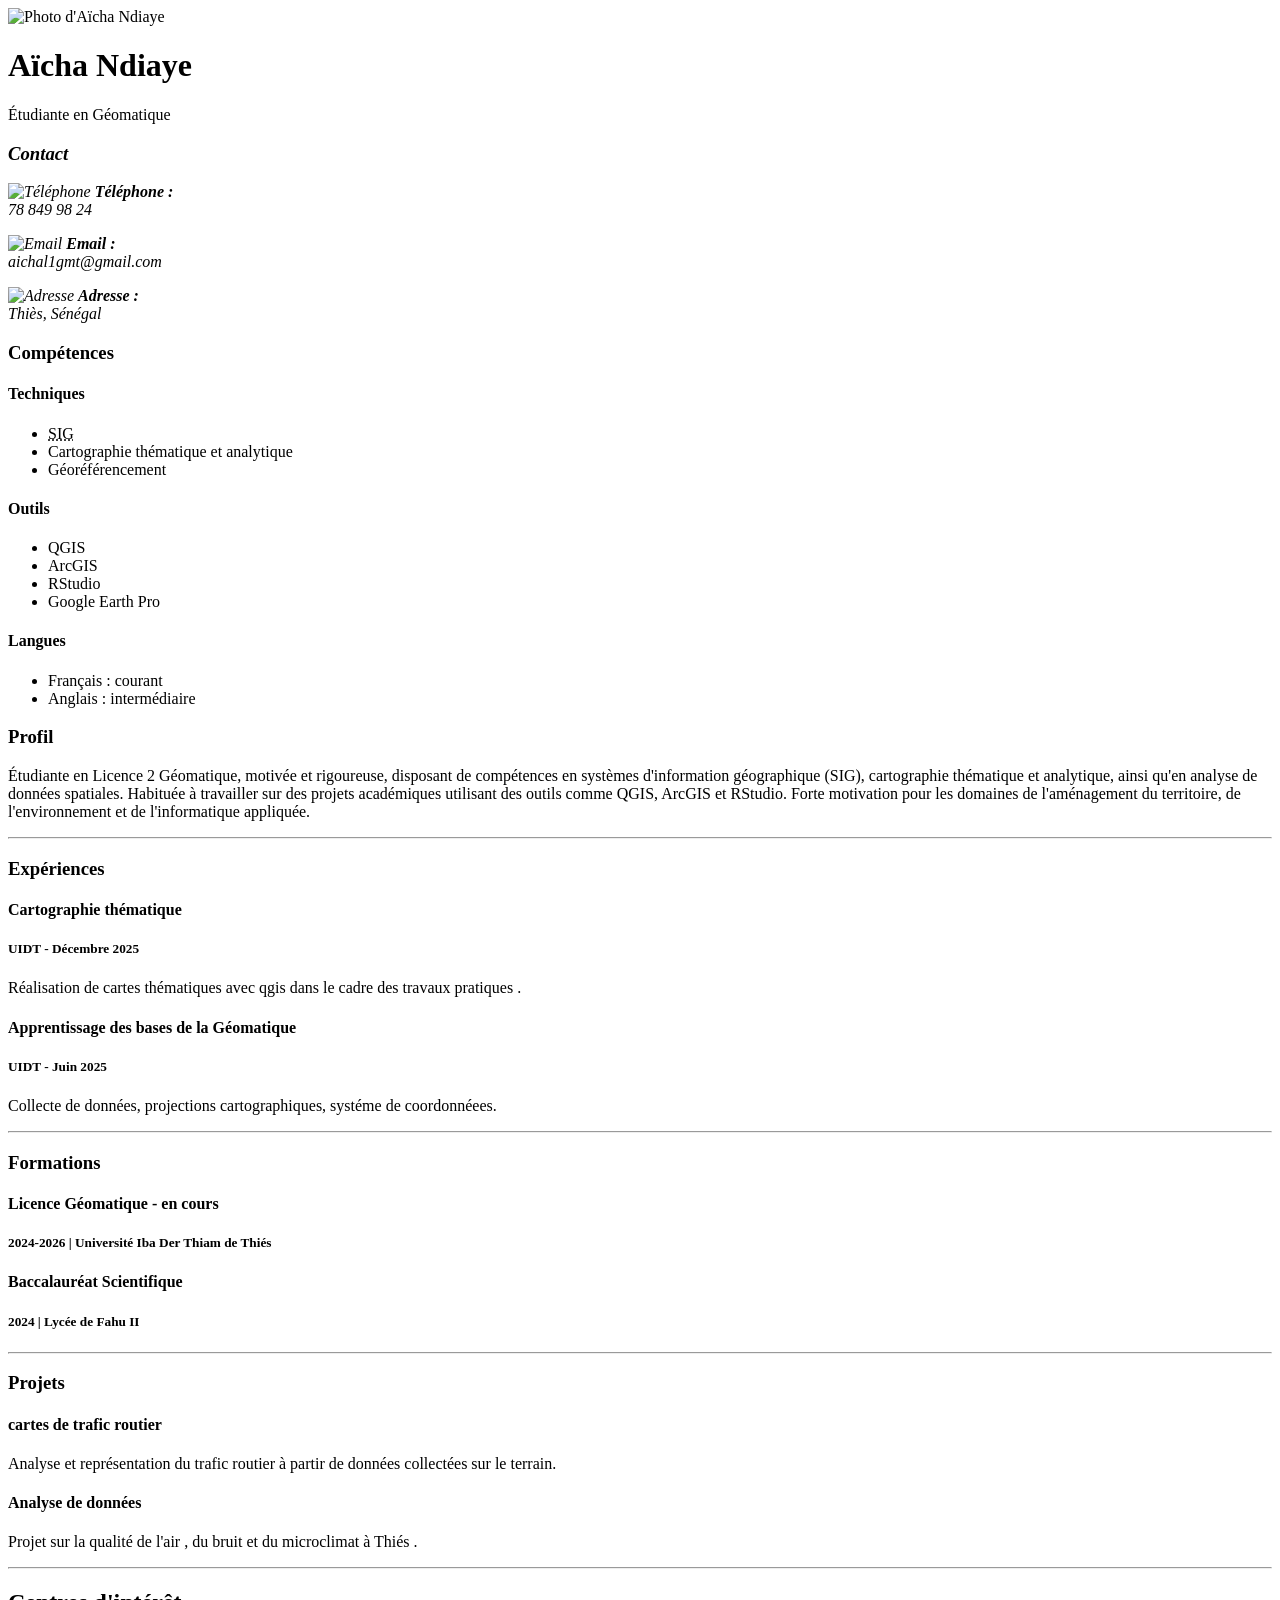
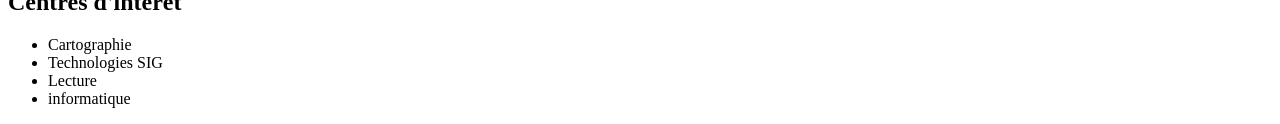
==== Mon_cv.html @ c073d852 "Add files via upload" ====
<!DOCTYPE html>
<html lang="fr">
<head>
    <meta charset="UTF-8">
    <meta name="viewport" content="width=device-width, initial-scale=1.0">
    <title>CV_Aicha_Ndiaye</title>
    <link rel="stylesheet" href="../CSS/mon_cv.css">
</head>

<body>
    <div class="limite_page">

        <!-- Partie GAUCHE -->
        <div id="fond_rose">

            <div class="centrer">
                <img src="../image/photo_de_moi.jpeg" width="150" height="150" alt="Photo d'Aïcha Ndiaye">
                <h1>Aïcha Ndiaye</h1>
                <p>Étudiante en Géomatique</p>
            </div>

            <address class="style">
                <h3>Contact</h3>

                <p>
                    <img src="../image/telephone.jpeg" width="15" height="15" alt="Téléphone">
                    <b> Téléphone :</b><br>
                    78 849 98 24
                </p>

                <p>
                    <img src="../image/bon_adresse email.jpeg" width="15" height="15" alt="Email">
                    <b>  Email :</b><br>
                    aichal1gmt@gmail.com
                </p>

                <p>
                    <img src="../image/adresse.jpeg" width="15" height="15" alt="Adresse">
                    <b> Adresse :</b><br>
                    Thiès, Sénégal
                </p>
            </address>

            <section>
                <h3>Compétences</h3>

                <h4>Techniques</h4>
                <ul>
                    <li><abbr title="Système d'information géographique">SIG</abbr></li>
                    <li>Cartographie thématique et analytique</li>
                    <li>Géoréférencement</li>
                </ul>

                <h4>Outils</h4>
                <ul>
                    <li>QGIS</li>
                    <li>ArcGIS</li>
                    <li>RStudio</li>
                    <li>Google Earth Pro</li>
                </ul>
            </section>

            <section class="stylet">
                <h4>Langues</h4>
                <ul>
                    <li>Français : courant</li>
                    <li>Anglais : intermédiaire</li>
                </ul>
            </section>

        </div>

        <!-- Partie DROITE -->
        <div id="droite">

            <section>
                <h3 id="rose">Profil</h3>
                <p>
                    Étudiante en Licence 2 Géomatique, motivée et rigoureuse,
                    disposant de compétences en systèmes d'information 
                    géographique (SIG), cartographie thématique et analytique,
                    ainsi qu'en analyse de données spatiales. Habituée à travailler 
                    sur des projets académiques utilisant des outils comme QGIS, ArcGIS
                    et RStudio. Forte motivation pour les domaines de l'aménagement du territoire, 
                    de l'environnement et de l'informatique appliquée.
                       
                </p>
            </section>

            <hr>

            <section class="expert">
                <h3 >Expériences</h3>
                <h4> Cartographie thématique</h4>
                <h5>UIDT - Décembre 2025 </h5>
                <p>
                    Réalisation de cartes thématiques 
                     avec qgis dans le cadre des travaux pratiques .<br>
                </p>
                <h4>Apprentissage des bases de la Géomatique</h4>
                <h5>UIDT - Juin 2025  </h5>
                <p> Collecte de données, projections cartographiques,
                    systéme de coordonnéees.
                </p>
            </section>
            <hr>
            <section class="espace">
                <h3>Formations</h3>
                <h4>Licence Géomatique - en cours </h4>
                <h5> 2024-2026 | Université Iba Der Thiam de Thiés</h5>
                <h4>Baccalauréat Scientifique</h4>
                <h5>2024  | Lycée de Fahu II</h5>  
            </section>
            <hr>
            <section class="sprojet">
                <h3>Projets</h3>
                <h4>cartes de trafic routier </h4>
                <p>Analyse et représentation du trafic routier 
                    à partir de données collectées sur le terrain.</p>
                <h4>Analyse de données</h4>
                <p> Projet sur la qualité de l'air , du bruit et du microclimat
                     à Thiés .</p>
            </section>
            <hr>
            <section>
                <h2>Centres d'intérêt</h2>
                <ul class="interests">
                    <li>Cartographie</li>
                    <li>Technologies SIG</li>
                    <li>Lecture</li>
                    <li>informatique</li>
                </ul>




        
        
          
        
      </section>

        </div>

    </div>
</body>
</html>
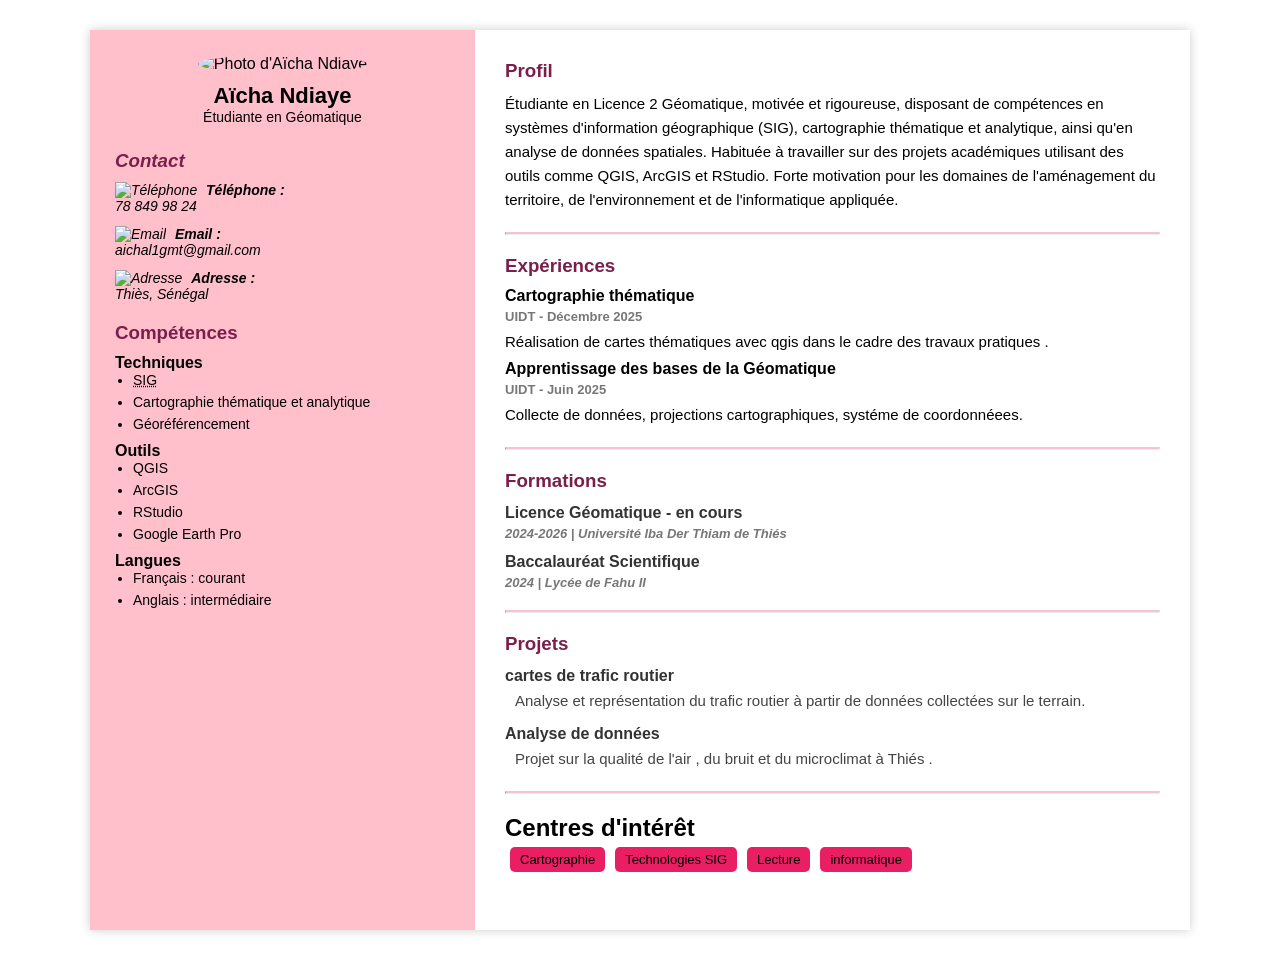
==== commit 8707ef0b: "Fix image paths and formatting in Mon_cv.html Updated the CV with corrected image paths and formatti" ====
--- a/Mon_cv.html
+++ b/Mon_cv.html
@@ -4,7 +4,7 @@
     <meta charset="UTF-8">
     <meta name="viewport" content="width=device-width, initial-scale=1.0">
     <title>CV_Aicha_Ndiaye</title>
-    <link rel="stylesheet" href="../CSS/mon_cv.css">
+    <link rel="stylesheet" href="mon_cv.css">
 </head>
 
 <body>
@@ -14,7 +14,7 @@
         <div id="fond_rose">
 
             <div class="centrer">
-                <img src="../image/photo_de_moi.jpeg" width="150" height="150" alt="Photo d'Aïcha Ndiaye">
+                <img src="photo_de_moi.jpeg" width="150" height="150" alt="Photo d'Aïcha Ndiaye">
                 <h1>Aïcha Ndiaye</h1>
                 <p>Étudiante en Géomatique</p>
             </div>
@@ -23,19 +23,19 @@
                 <h3>Contact</h3>
 
                 <p>
-                    <img src="../image/telephone.jpeg" width="15" height="15" alt="Téléphone">
+                    <img src="telephone.jpeg" width="15" height="15" alt="Téléphone">
                     <b> Téléphone :</b><br>
                     78 849 98 24
                 </p>
 
                 <p>
-                    <img src="../image/bon_adresse email.jpeg" width="15" height="15" alt="Email">
+                    <img src="bon_adresse email.jpeg" width="15" height="15" alt="Email">
                     <b>  Email :</b><br>
                     aichal1gmt@gmail.com
                 </p>
 
                 <p>
-                    <img src="../image/adresse.jpeg" width="15" height="15" alt="Adresse">
+                    <img src="adresse.jpeg" width="15" height="15" alt="Adresse">
                     <b> Adresse :</b><br>
                     Thiès, Sénégal
                 </p>
--- a/mon_cv.css
+++ b/mon_cv.css
@@ -0,0 +1,209 @@
+/* toutes les parties*/
+* {
+    margin: 0;
+    padding: 0;
+    box-sizing: border-box;
+    font-family: Arial, Helvetica, sans-serif;
+}
+
+
+body {
+    
+    display: flex;
+    justify-content: center;
+    padding: 30px;
+}
+
+
+.limite_page {
+    display: flex;
+    max-width: 1100px;
+    min-height: 100vh;
+    box-shadow: 0 0 10px rgba(0,0,0,0.2);
+}
+
+/* ===== Partie gauche ===== */
+#fond_rose {
+    width: 35%;
+    background-color: pink;
+    padding: 25px;
+}
+
+
+.centrer {
+    text-align: center;
+    margin-bottom: 25px;
+}
+
+.centrer img {
+    border-radius: 50%;
+    object-fit: cover;
+    margin-bottom: 10px;
+}
+
+.centrer h1 {
+    font-size: 22px;
+}
+
+.centrer p {
+    font-size: 14px;
+}
+
+
+
+address p {
+    font-size: 14px;
+    margin-bottom: 12px;
+}
+
+address img {
+    
+    margin-right: 5px;
+} 
+
+
+#fond_rose h3 {
+    margin-top: 20px;
+    margin-bottom: 10px;
+    color: #7a1f4c;
+}
+
+#fond_rose h4 {
+    margin-top: 10px;
+   
+}
+
+#fond_rose ul {
+    margin-left: 18px;
+}
+
+#fond_rose li {
+    font-size: 14px;
+    margin-bottom: 6px;
+}
+.stylet li {
+    font-size: 14px;
+    margin-bottom: 6px;
+
+}
+
+/*   Partie droite*/
+#droite {
+    width: 65%;
+    padding: 30px;
+}
+
+#droite h3 {
+    color: #7a1f4c;
+    margin-bottom: 10px;
+}
+
+#droite p {
+    font-size: 15px;
+    line-height: 1.6; /*hauteur entre les lignes*/
+    
+}
+
+
+hr {
+    
+    border-top: 2px solid #f4c2d7;
+    margin: 20px 0;
+}
+
+
+.expert {
+    margin-bottom: 20px;
+}
+
+.expert h4 {
+   
+    margin-bottom: 4px;
+}
+
+.expert h5 {
+    font-size: 13px;
+    color: #777;
+    margin-bottom: 6px;
+}
+
+.expert p {
+    font-size: 15px;
+    line-height: 1.6;
+    margin-bottom: 6px;
+}
+
+.interests {
+  display: flex;
+  flex-wrap: wrap; /* aller a la ligne s'il a plus d'espace*/
+  list-style: none; 
+  padding-left: 0;
+}
+
+
+.interests li {
+  background: #e91e63;
+  padding: 5px 10px;
+  margin: 5px;
+  border-radius: 5px;
+  font-size: 13px;
+}
+
+.espace h4 {
+    font-size: 16px;
+    color: #333;
+    margin-top: 12px;
+    margin-bottom: 4px;
+}
+
+.espace h5 {
+    font-size: 13px;
+    color: #777;
+    font-style: italic;
+    margin-bottom: 10px;
+}
+.sprojet h4 {
+    font-size: 16px;
+    color: #333;
+    margin-top: 12px;
+    margin-bottom: 4px;
+}
+
+.sprojet p {
+    font-size: 15px;
+    line-height: 1.6;
+    color: #444;
+    margin-bottom: 10px;
+    padding-left: 10px; /* léger décalage pour la hiérarchie */
+}
+
+
+
+
+
+
+
+
+
+
+
+
+
+
+
+
+
+/* responsive (mobile/desktop) */
+/* pour l'adaptation à un téléphone */
+@media screen and (max-width: 768px) {
+    .limite_page {
+        flex-direction: column;
+        width: 100%;
+    }
+
+    #fond_rose,
+    #droite {
+        width: 100%;
+    }
+}
+
